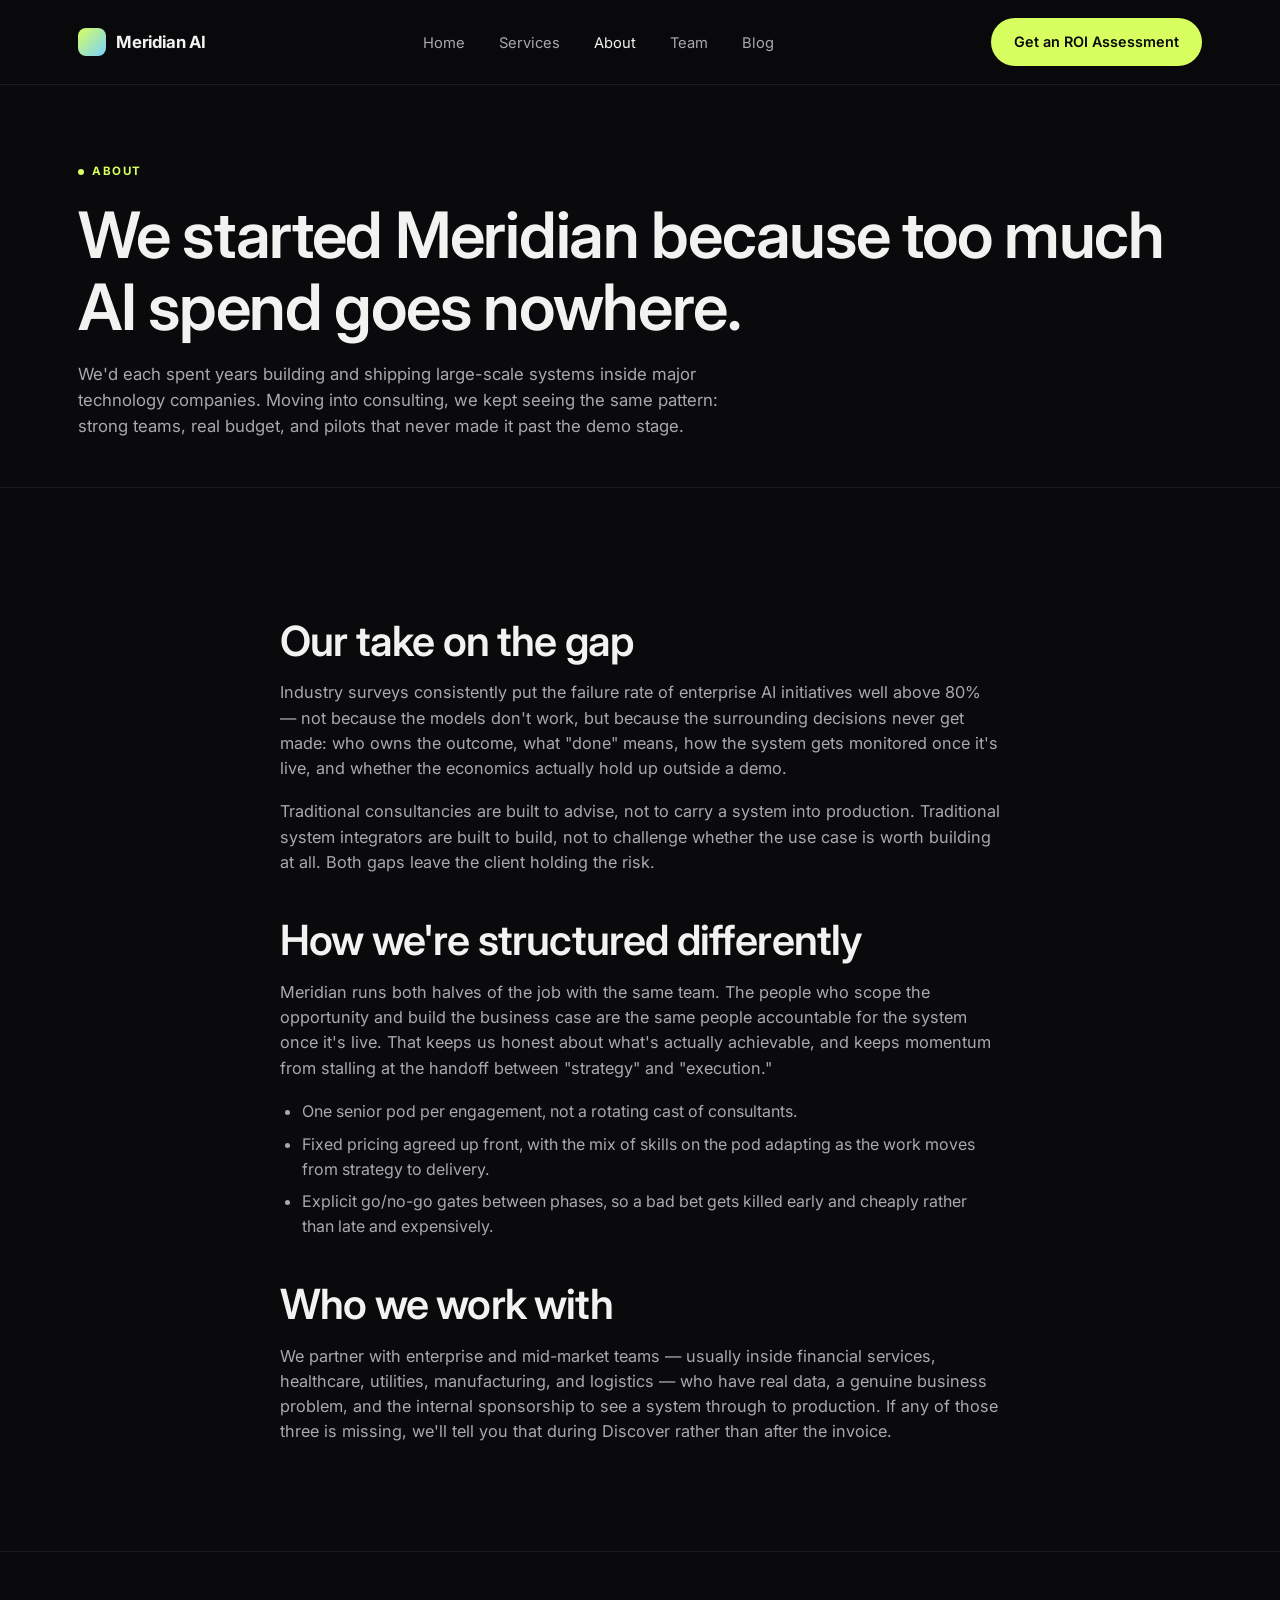
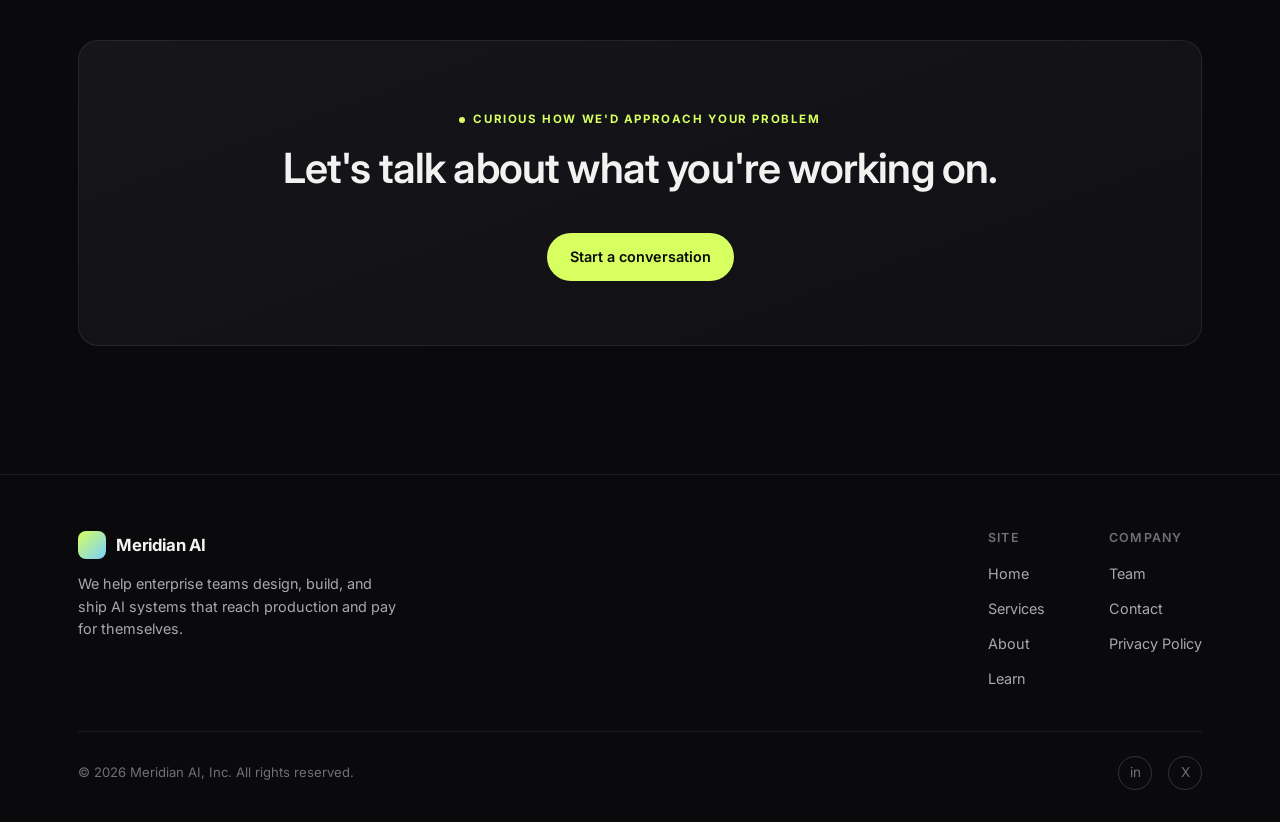
==== about.html @ 9a57796c "Add initial marketing site (placeholder brand) Static multi-page site (home, services, about, team, " ====
<!doctype html>
<html lang="en">
<head>
<meta charset="utf-8" />
<meta name="viewport" content="width=device-width, initial-scale=1" />
<title>About — Meridian AI</title>
<meta name="description" content="Meridian AI is a small team of former operators helping enterprises turn AI investment into measurable outcomes." />
<link rel="icon" href="data:image/svg+xml,<svg xmlns=%22http://www.w3.org/2000/svg%22 viewBox=%220 0 32 32%22><rect width=%2232%22 height=%2232%22 rx=%228%22 fill=%22%230a0a0c%22/><rect x=%228%22 y=%228%22 width=%2216%22 height=%2216%22 rx=%224%22 fill=%22%23d7ff5f%22/></svg>" />
<link rel="preconnect" href="https://fonts.googleapis.com">
<link href="https://fonts.googleapis.com/css2?family=Inter:wght@400;500;600;700&display=swap" rel="stylesheet">
<link rel="stylesheet" href="assets/styles.css" />
</head>
<body>

<header class="site-header">
  <nav class="nav">
    <a href="index.html" class="brand"><span class="mark"></span> Meridian AI</a>
    <ul class="nav-links">
      <li><a href="index.html">Home</a></li>
      <li><a href="services.html">Services</a></li>
      <li><a href="about.html" class="active">About</a></li>
      <li><a href="team.html">Team</a></li>
      <li><a href="blog.html">Blog</a></li>
    </ul>
    <div class="nav-actions">
      <a href="contact.html" class="btn btn-primary">Get an ROI Assessment</a>
      <button class="menu-toggle" aria-label="Toggle menu">☰</button>
    </div>
  </nav>
</header>

<main>
  <section class="page-hero">
    <div class="wrap">
      <div class="eyebrow">About</div>
      <h1>We started Meridian because too much AI spend goes nowhere.</h1>
      <p class="lede">We'd each spent years building and shipping large-scale systems inside major technology companies. Moving into consulting, we kept seeing the same pattern: strong teams, real budget, and pilots that never made it past the demo stage.</p>
    </div>
  </section>

  <section>
    <div class="wrap">
      <article class="prose">
        <h2>Our take on the gap</h2>
        <p>Industry surveys consistently put the failure rate of enterprise AI initiatives well above 80% — not because the models don't work, but because the surrounding decisions never get made: who owns the outcome, what "done" means, how the system gets monitored once it's live, and whether the economics actually hold up outside a demo.</p>
        <p>Traditional consultancies are built to advise, not to carry a system into production. Traditional system integrators are built to build, not to challenge whether the use case is worth building at all. Both gaps leave the client holding the risk.</p>

        <h2>How we're structured differently</h2>
        <p>Meridian runs both halves of the job with the same team. The people who scope the opportunity and build the business case are the same people accountable for the system once it's live. That keeps us honest about what's actually achievable, and keeps momentum from stalling at the handoff between "strategy" and "execution."</p>
        <ul>
          <li>One senior pod per engagement, not a rotating cast of consultants.</li>
          <li>Fixed pricing agreed up front, with the mix of skills on the pod adapting as the work moves from strategy to delivery.</li>
          <li>Explicit go/no-go gates between phases, so a bad bet gets killed early and cheaply rather than late and expensively.</li>
        </ul>

        <h2>Who we work with</h2>
        <p>We partner with enterprise and mid-market teams — usually inside financial services, healthcare, utilities, manufacturing, and logistics — who have real data, a genuine business problem, and the internal sponsorship to see a system through to production. If any of those three is missing, we'll tell you that during Discover rather than after the invoice.</p>
      </article>
    </div>
  </section>

  <hr class="divider" />

  <section>
    <div class="wrap">
      <div class="cta-panel" style="grid-template-columns: 1fr; text-align:center;">
        <div>
          <div class="eyebrow">Curious how we'd approach your problem</div>
          <h2>Let's talk about what you're working on.</h2>
          <a href="contact.html" class="btn btn-primary" style="margin-top: 26px;">Start a conversation</a>
        </div>
      </div>
    </div>
  </section>
</main>

<footer class="site-footer">
  <div class="wrap">
    <div class="footer-top">
      <div class="footer-brand">
        <a href="index.html" class="brand"><span class="mark"></span> Meridian AI</a>
        <p>We help enterprise teams design, build, and ship AI systems that reach production and pay for themselves.</p>
      </div>
      <div class="footer-cols">
        <div class="footer-col">
          <h4>Site</h4>
          <ul>
            <li><a href="index.html">Home</a></li>
            <li><a href="services.html">Services</a></li>
            <li><a href="about.html">About</a></li>
            <li><a href="blog.html">Learn</a></li>
          </ul>
        </div>
        <div class="footer-col">
          <h4>Company</h4>
          <ul>
            <li><a href="team.html">Team</a></li>
            <li><a href="contact.html">Contact</a></li>
            <li><a href="privacy.html">Privacy Policy</a></li>
          </ul>
        </div>
      </div>
    </div>
    <div class="footer-bottom">
      <div>© <span data-year>2026</span> Meridian AI, Inc. All rights reserved.</div>
      <div class="social-row">
        <a href="#" aria-label="LinkedIn">in</a>
        <a href="#" aria-label="X">X</a>
      </div>
    </div>
  </div>
</footer>

<script src="assets/main.js"></script>
</body>
</html>
---- assets/styles.css ----
/* ===========================================================
   Meridian AI — shared stylesheet
   =========================================================== */

:root {
  --bg: #0a0a0c;
  --bg-elevated: #101014;
  --bg-card: #15151a;
  --border: rgba(255, 255, 255, 0.08);
  --border-strong: rgba(255, 255, 255, 0.16);
  --text: #f2f2f0;
  --text-dim: #a8a8ae;
  --text-faint: #6f6f78;
  --accent: #d7ff5f;
  --accent-dim: rgba(215, 255, 95, 0.12);
  --radius: 14px;
  --max-width: 1180px;
  font-synthesis: none;
}

* { box-sizing: border-box; }

html {
  scroll-behavior: smooth;
}

body {
  margin: 0;
  background: var(--bg);
  color: var(--text);
  font-family: "Inter", -apple-system, BlinkMacSystemFont, "Segoe UI", sans-serif;
  font-size: 16px;
  line-height: 1.55;
  -webkit-font-smoothing: antialiased;
}

img { max-width: 100%; display: block; }

a { color: inherit; text-decoration: none; }

.wrap {
  max-width: var(--max-width);
  margin: 0 auto;
  padding: 0 28px;
}

h1, h2, h3, h4 {
  font-family: "Inter", sans-serif;
  font-weight: 600;
  line-height: 1.12;
  letter-spacing: -0.02em;
  margin: 0;
}

h1 { font-size: clamp(2.4rem, 5vw, 4.2rem); }
h2 { font-size: clamp(1.8rem, 3.4vw, 2.6rem); }
h3 { font-size: 1.25rem; }

p { margin: 0; color: var(--text-dim); }

.eyebrow {
  display: inline-flex;
  align-items: center;
  gap: 8px;
  font-size: 0.72rem;
  font-weight: 700;
  letter-spacing: 0.14em;
  text-transform: uppercase;
  color: var(--accent);
  margin-bottom: 16px;
}
.eyebrow::before {
  content: "";
  width: 6px;
  height: 6px;
  border-radius: 50%;
  background: var(--accent);
}

/* -------------------- Header -------------------- */

header.site-header {
  position: sticky;
  top: 0;
  z-index: 50;
  background: rgba(10, 10, 12, 0.82);
  backdrop-filter: blur(14px);
  border-bottom: 1px solid var(--border);
}

.nav {
  display: flex;
  align-items: center;
  justify-content: space-between;
  padding: 18px 28px;
  max-width: var(--max-width);
  margin: 0 auto;
}

.brand {
  display: flex;
  align-items: center;
  gap: 10px;
  font-weight: 700;
  font-size: 1.05rem;
  letter-spacing: -0.01em;
}

.brand .mark {
  width: 28px;
  height: 28px;
  border-radius: 8px;
  background: linear-gradient(135deg, var(--accent), #7ad1ff);
  display: inline-block;
}

.nav-links {
  display: flex;
  align-items: center;
  gap: 34px;
  list-style: none;
  margin: 0;
  padding: 0;
}

.nav-links a {
  font-size: 0.92rem;
  color: var(--text-dim);
  transition: color 0.15s ease;
}

.nav-links a:hover,
.nav-links a.active {
  color: var(--text);
}

.nav-actions { display: flex; align-items: center; gap: 18px; }

.btn {
  display: inline-flex;
  align-items: center;
  justify-content: center;
  gap: 8px;
  padding: 12px 22px;
  border-radius: 999px;
  font-size: 0.9rem;
  font-weight: 600;
  cursor: pointer;
  border: 1px solid transparent;
  transition: transform 0.15s ease, background 0.15s ease, border-color 0.15s ease;
  white-space: nowrap;
}

.btn-primary {
  background: var(--accent);
  color: #0a0a0c;
}
.btn-primary:hover { transform: translateY(-1px); }

.btn-ghost {
  background: transparent;
  border-color: var(--border-strong);
  color: var(--text);
}
.btn-ghost:hover { border-color: var(--accent); }

.menu-toggle {
  display: none;
  background: none;
  border: none;
  color: var(--text);
  font-size: 1.4rem;
  cursor: pointer;
}

/* -------------------- Hero -------------------- */

.hero {
  padding: 96px 0 64px;
  text-align: center;
  position: relative;
  overflow: hidden;
}

.hero::before {
  content: "";
  position: absolute;
  inset: -20% -10% auto -10%;
  height: 480px;
  background: radial-gradient(ellipse at center, rgba(215,255,95,0.14), transparent 65%);
  pointer-events: none;
  z-index: -1;
}

.hero h1 { max-width: 880px; margin: 0 auto; }
.hero .lede {
  max-width: 620px;
  margin: 24px auto 0;
  font-size: 1.12rem;
  color: var(--text-dim);
}

.hero-actions {
  display: flex;
  gap: 14px;
  justify-content: center;
  margin-top: 36px;
  flex-wrap: wrap;
}

.trust-strip {
  margin-top: 72px;
  padding-top: 32px;
  border-top: 1px solid var(--border);
}
.trust-strip .label {
  font-size: 0.78rem;
  text-transform: uppercase;
  letter-spacing: 0.12em;
  color: var(--text-faint);
  margin-bottom: 22px;
}
.logo-row {
  display: flex;
  flex-wrap: wrap;
  justify-content: center;
  gap: 42px;
  align-items: center;
  opacity: 0.55;
}
.logo-row span {
  font-weight: 700;
  font-size: 1.05rem;
  letter-spacing: -0.01em;
  color: var(--text-faint);
}

/* -------------------- Sections -------------------- */

section { padding: 88px 0; }
section.tight { padding: 56px 0; }
.section-header { max-width: 680px; margin-bottom: 48px; }
.section-header.center { margin-left: auto; margin-right: auto; text-align: center; }
.section-header p { margin-top: 16px; font-size: 1.04rem; }

.divider { height: 1px; background: var(--border); border: none; margin: 0; }

/* Stat / gap section */
.stat-block {
  display: grid;
  grid-template-columns: 0.9fr 1.1fr;
  gap: 56px;
  align-items: center;
}
.stat-figure {
  font-size: clamp(4rem, 11vw, 7.5rem);
  font-weight: 700;
  letter-spacing: -0.03em;
  color: var(--accent);
  line-height: 1;
}
.stat-figure + p {
  margin-top: 14px;
  font-size: 1.05rem;
  color: var(--text-dim);
}
.stat-copy h2 { margin-bottom: 18px; }
.stat-copy p + p { margin-top: 14px; }

/* Card grid */
.grid {
  display: grid;
  gap: 22px;
}
.grid-2 { grid-template-columns: repeat(2, 1fr); }
.grid-3 { grid-template-columns: repeat(3, 1fr); }
.grid-4 { grid-template-columns: repeat(4, 1fr); }

.card {
  background: var(--bg-card);
  border: 1px solid var(--border);
  border-radius: var(--radius);
  padding: 30px;
  transition: border-color 0.2s ease, transform 0.2s ease;
}
.card:hover { border-color: var(--border-strong); }

.card .num {
  font-size: 0.85rem;
  font-weight: 700;
  color: var(--accent);
  margin-bottom: 18px;
}
.card h3 { margin-bottom: 12px; }
.card p { font-size: 0.95rem; }

.icon-tile {
  width: 44px;
  height: 44px;
  border-radius: 10px;
  background: var(--accent-dim);
  display: flex;
  align-items: center;
  justify-content: center;
  margin-bottom: 18px;
  font-size: 1.3rem;
}

/* Process / phases */
.phase-grid {
  display: grid;
  grid-template-columns: repeat(3, 1fr);
  gap: 24px;
}
.phase-card {
  border: 1px solid var(--border);
  border-radius: var(--radius);
  padding: 32px 28px;
  background: var(--bg-elevated);
  position: relative;
}
.phase-card .phase-index {
  font-size: 0.78rem;
  letter-spacing: 0.1em;
  text-transform: uppercase;
  color: var(--text-faint);
  margin-bottom: 14px;
}
.phase-card h3 { margin-bottom: 12px; }
.phase-card p { font-size: 0.94rem; }

/* Pricing / pod table */
.pod-table {
  border: 1px solid var(--border);
  border-radius: var(--radius);
  overflow: hidden;
  background: var(--bg-elevated);
}
.pod-row {
  display: grid;
  grid-template-columns: 1.1fr 1fr 1fr 1fr;
  border-bottom: 1px solid var(--border);
}
.pod-row:last-child { border-bottom: none; }
.pod-row > div {
  padding: 22px 24px;
  font-size: 0.92rem;
  color: var(--text-dim);
}
.pod-row.head > div {
  font-size: 0.75rem;
  text-transform: uppercase;
  letter-spacing: 0.08em;
  color: var(--text-faint);
  background: rgba(255,255,255,0.02);
}
.pod-row > div:first-child {
  color: var(--text);
  font-weight: 600;
}
.pill {
  display: inline-block;
  font-size: 0.78rem;
  padding: 4px 10px;
  border-radius: 999px;
  background: var(--accent-dim);
  color: var(--accent);
  margin: 2px 4px 2px 0;
}

/* Why us */
.feature-row {
  display: grid;
  grid-template-columns: repeat(3, 1fr);
  gap: 28px;
}
.feature-row .feature h3 { margin-bottom: 10px; }
.feature-row .feature p { font-size: 0.95rem; }

/* CTA */
.cta-panel {
  border-radius: 20px;
  background: linear-gradient(160deg, var(--bg-card), var(--bg-elevated));
  border: 1px solid var(--border);
  padding: 64px;
  display: grid;
  grid-template-columns: 1fr 1fr;
  gap: 48px;
  align-items: start;
}
.cta-panel h2 { margin-bottom: 16px; }

.form-field { margin-bottom: 16px; }
.form-field label {
  display: block;
  font-size: 0.82rem;
  color: var(--text-faint);
  margin-bottom: 8px;
}
.form-field input,
.form-field textarea {
  width: 100%;
  padding: 13px 16px;
  border-radius: 10px;
  border: 1px solid var(--border-strong);
  background: var(--bg);
  color: var(--text);
  font-family: inherit;
  font-size: 0.95rem;
  resize: vertical;
}
.form-field textarea { min-height: 110px; }
.form-field input:focus,
.form-field textarea:focus {
  outline: none;
  border-color: var(--accent);
}
.form-note {
  font-size: 0.8rem;
  color: var(--text-faint);
  margin-top: 10px;
}

/* -------------------- Page header (interior pages) -------------------- */
.page-hero {
  padding: 72px 0 48px;
  border-bottom: 1px solid var(--border);
}
.page-hero .eyebrow { margin-bottom: 18px; }
.page-hero p.lede { max-width: 640px; margin-top: 18px; font-size: 1.05rem; }

/* Team */
.team-grid {
  display: grid;
  grid-template-columns: repeat(4, 1fr);
  gap: 22px;
}
.team-card {
  border: 1px solid var(--border);
  border-radius: var(--radius);
  overflow: hidden;
  background: var(--bg-card);
}
.team-photo {
  aspect-ratio: 1 / 1;
  background: linear-gradient(135deg, #1c1c22, #26262e);
  display: flex;
  align-items: center;
  justify-content: center;
  font-size: 2.6rem;
  font-weight: 700;
  color: var(--text-faint);
}
.team-info { padding: 20px; }
.team-info h3 { font-size: 1.05rem; margin-bottom: 4px; }
.team-info .role { font-size: 0.85rem; color: var(--accent); margin-bottom: 10px; }
.team-info p.bio { font-size: 0.88rem; color: var(--text-dim); }

/* Blog */
.post-grid {
  display: grid;
  grid-template-columns: repeat(3, 1fr);
  gap: 24px;
}
.post-card {
  border: 1px solid var(--border);
  border-radius: var(--radius);
  background: var(--bg-card);
  overflow: hidden;
  display: flex;
  flex-direction: column;
}
.post-thumb {
  aspect-ratio: 16/9;
  background: linear-gradient(135deg, #17171c, #21212a);
  position: relative;
}
.post-body { padding: 24px; display: flex; flex-direction: column; gap: 10px; flex: 1; }
.post-tag {
  font-size: 0.72rem;
  text-transform: uppercase;
  letter-spacing: 0.08em;
  color: var(--accent);
  font-weight: 700;
}
.post-body h3 { font-size: 1.1rem; }
.post-meta { font-size: 0.8rem; color: var(--text-faint); margin-top: auto; }

article.prose {
  max-width: 720px;
  margin: 0 auto;
}
article.prose h2 { margin-top: 42px; margin-bottom: 16px; }
article.prose p { margin-bottom: 18px; font-size: 1.02rem; color: var(--text-dim); }
article.prose ul { color: var(--text-dim); padding-left: 22px; margin-bottom: 18px; }
article.prose li { margin-bottom: 8px; }

/* -------------------- Footer -------------------- */

footer.site-footer {
  border-top: 1px solid var(--border);
  padding: 56px 0 32px;
  margin-top: 40px;
}
.footer-top {
  display: flex;
  justify-content: space-between;
  gap: 40px;
  flex-wrap: wrap;
  margin-bottom: 40px;
}
.footer-brand p {
  max-width: 320px;
  margin-top: 14px;
  font-size: 0.9rem;
}
.footer-cols {
  display: flex;
  gap: 64px;
  flex-wrap: wrap;
}
.footer-col h4 {
  font-size: 0.78rem;
  text-transform: uppercase;
  letter-spacing: 0.1em;
  color: var(--text-faint);
  margin-bottom: 16px;
}
.footer-col ul { list-style: none; margin: 0; padding: 0; display: flex; flex-direction: column; gap: 10px; }
.footer-col a { font-size: 0.9rem; color: var(--text-dim); }
.footer-col a:hover { color: var(--text); }
.footer-bottom {
  display: flex;
  justify-content: space-between;
  align-items: center;
  flex-wrap: wrap;
  gap: 16px;
  padding-top: 24px;
  border-top: 1px solid var(--border);
  font-size: 0.82rem;
  color: var(--text-faint);
}
.social-row { display: flex; gap: 16px; }
.social-row a {
  width: 34px; height: 34px;
  border: 1px solid var(--border-strong);
  border-radius: 999px;
  display: flex; align-items: center; justify-content: center;
  font-size: 0.85rem;
}

/* -------------------- Responsive -------------------- */

@media (max-width: 960px) {
  .nav-links { display: none; }
  .menu-toggle { display: block; }
  .stat-block { grid-template-columns: 1fr; }
  .phase-grid { grid-template-columns: 1fr; }
  .grid-3, .grid-4, .team-grid, .post-grid { grid-template-columns: repeat(2, 1fr); }
  .feature-row { grid-template-columns: 1fr; }
  .cta-panel { grid-template-columns: 1fr; padding: 40px 28px; }
  .pod-row { grid-template-columns: 1fr; }
}

@media (max-width: 620px) {
  .grid-2, .grid-3, .grid-4, .team-grid, .post-grid { grid-template-columns: 1fr; }
  .hero { padding: 64px 0 40px; }
  section { padding: 56px 0; }
}
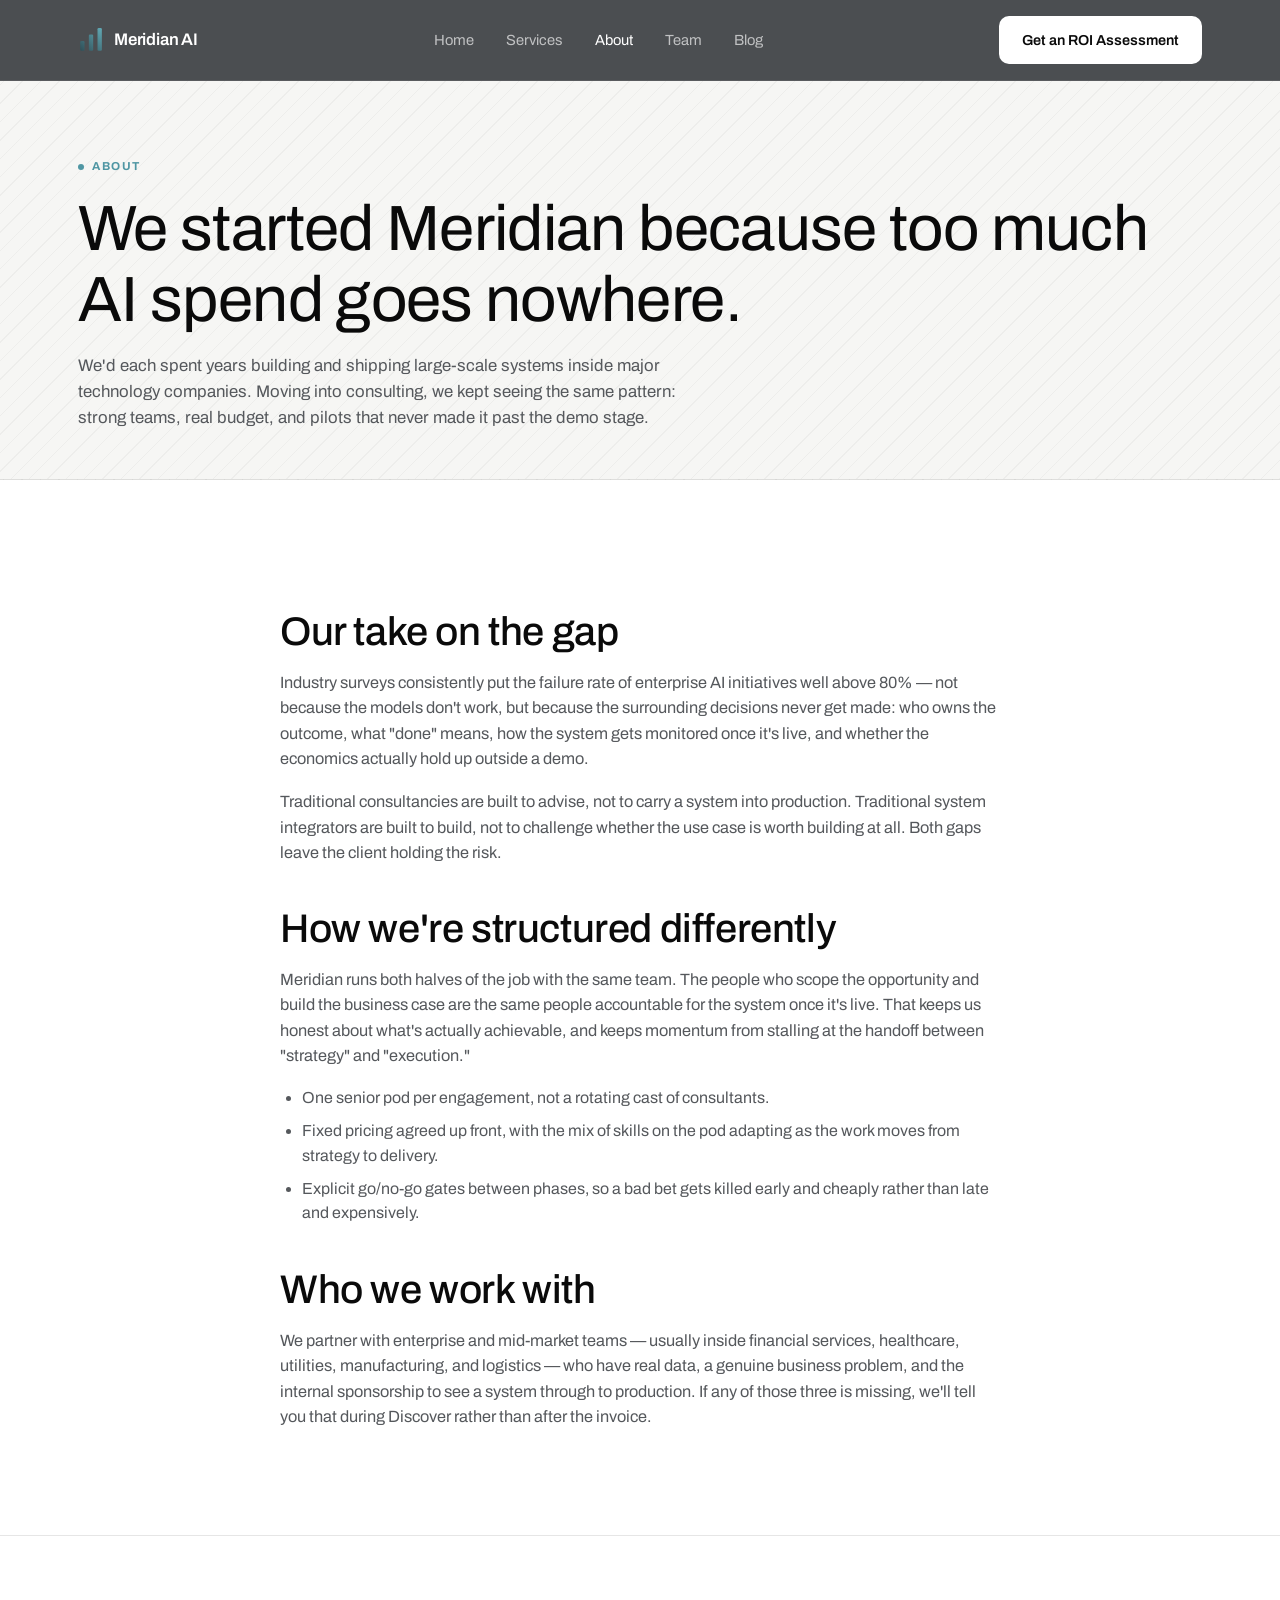
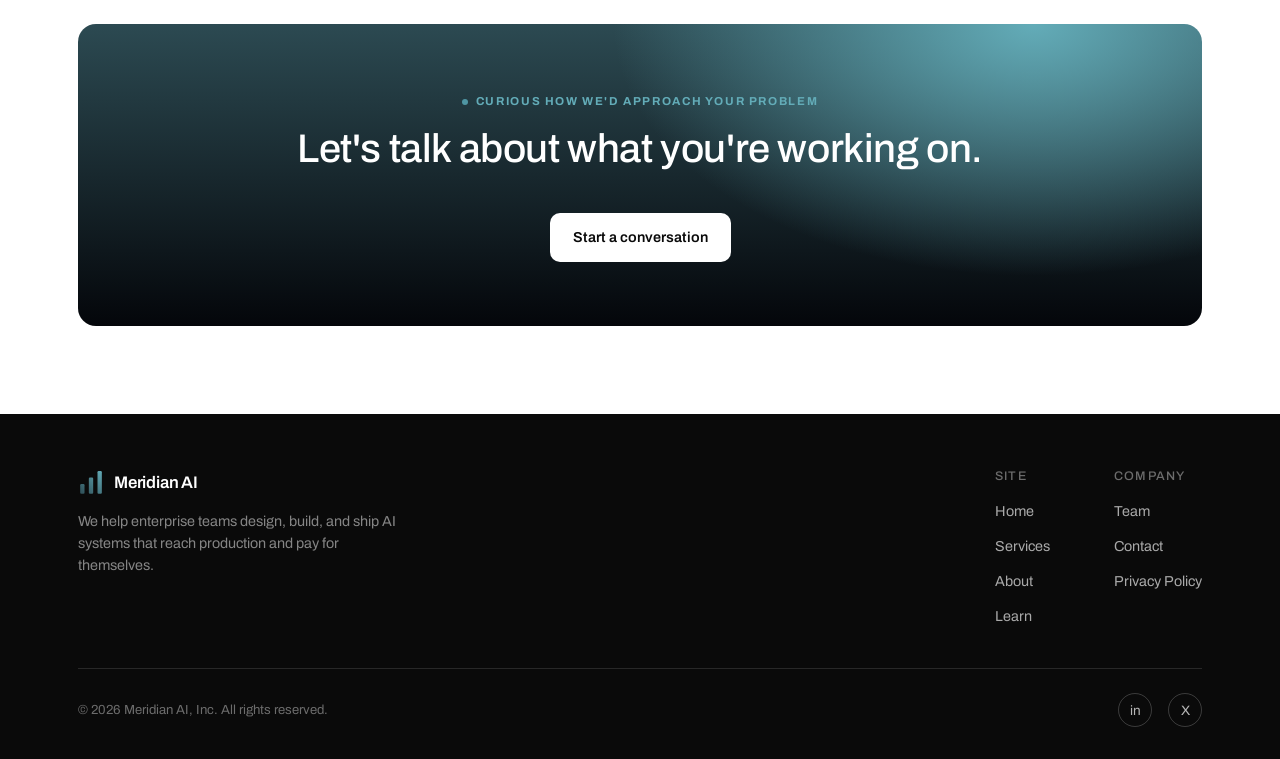
==== commit 86b821ec: "Match site's real color palette, typography, and visual style Switch to Archivo (the actual typeface" ====
--- a/about.html
+++ b/about.html
@@ -5,16 +5,16 @@
 <meta name="viewport" content="width=device-width, initial-scale=1" />
 <title>About — Meridian AI</title>
 <meta name="description" content="Meridian AI is a small team of former operators helping enterprises turn AI investment into measurable outcomes." />
-<link rel="icon" href="data:image/svg+xml,<svg xmlns=%22http://www.w3.org/2000/svg%22 viewBox=%220 0 32 32%22><rect width=%2232%22 height=%2232%22 rx=%228%22 fill=%22%230a0a0c%22/><rect x=%228%22 y=%228%22 width=%2216%22 height=%2216%22 rx=%224%22 fill=%22%23d7ff5f%22/></svg>" />
+<link rel="icon" href="data:image/svg+xml,<svg xmlns=%22http://www.w3.org/2000/svg%22 viewBox=%220 0 32 32%22><rect width=%2232%22 height=%2232%22 rx=%228%22 fill=%22%2304060a%22/><rect x=%227%22 y=%2216%22 width=%225%22 height=%2211%22 rx=%221%22 fill=%22%2363acb8%22/><rect x=%2214%22 y=%2210%22 width=%225%22 height=%2217%22 rx=%221%22 fill=%22%2363acb8%22/><rect x=%2221%22 y=%224%22 width=%225%22 height=%2223%22 rx=%221%22 fill=%22%2363acb8%22/></svg>" />
 <link rel="preconnect" href="https://fonts.googleapis.com">
-<link href="https://fonts.googleapis.com/css2?family=Inter:wght@400;500;600;700&display=swap" rel="stylesheet">
+<link href="https://fonts.googleapis.com/css2?family=Archivo:wght@400;500;600;700&display=swap" rel="stylesheet">
 <link rel="stylesheet" href="assets/styles.css" />
 </head>
 <body>
 
 <header class="site-header">
   <nav class="nav">
-    <a href="index.html" class="brand"><span class="mark"></span> Meridian AI</a>
+    <a href="index.html" class="brand"><span class="mark"><svg viewBox="0 0 24 24" xmlns="http://www.w3.org/2000/svg" aria-hidden="true"><rect x="2" y="13" width="4" height="9" rx="1" fill="url(#mgrad)"/><rect x="10" y="7" width="4" height="15" rx="1" fill="url(#mgrad)"/><rect x="18" y="1" width="4" height="21" rx="1" fill="url(#mgrad)"/><defs><linearGradient id="mgrad" x1="0" y1="22" x2="22" y2="0" gradientUnits="userSpaceOnUse"><stop stop-color="#2c4a52"/><stop offset="1" stop-color="#63acb8"/></linearGradient></defs></svg></span> Meridian AI</a>
     <ul class="nav-links">
       <li><a href="index.html">Home</a></li>
       <li><a href="services.html">Services</a></li>
@@ -30,7 +30,7 @@
 </header>
 
 <main>
-  <section class="page-hero">
+  <section class="page-hero section-striped">
     <div class="wrap">
       <div class="eyebrow">About</div>
       <h1>We started Meridian because too much AI spend goes nowhere.</h1>
@@ -63,7 +63,7 @@
 
   <section>
     <div class="wrap">
-      <div class="cta-panel" style="grid-template-columns: 1fr; text-align:center;">
+      <div class="cta-panel on-dark" style="grid-template-columns: 1fr; text-align:center;">
         <div>
           <div class="eyebrow">Curious how we'd approach your problem</div>
           <h2>Let's talk about what you're working on.</h2>
@@ -78,7 +78,7 @@
   <div class="wrap">
     <div class="footer-top">
       <div class="footer-brand">
-        <a href="index.html" class="brand"><span class="mark"></span> Meridian AI</a>
+        <a href="index.html" class="brand"><span class="mark"><svg viewBox="0 0 24 24" xmlns="http://www.w3.org/2000/svg" aria-hidden="true"><rect x="2" y="13" width="4" height="9" rx="1" fill="url(#mgrad)"/><rect x="10" y="7" width="4" height="15" rx="1" fill="url(#mgrad)"/><rect x="18" y="1" width="4" height="21" rx="1" fill="url(#mgrad)"/><defs><linearGradient id="mgrad" x1="0" y1="22" x2="22" y2="0" gradientUnits="userSpaceOnUse"><stop stop-color="#2c4a52"/><stop offset="1" stop-color="#63acb8"/></linearGradient></defs></svg></span> Meridian AI</a>
         <p>We help enterprise teams design, build, and ship AI systems that reach production and pay for themselves.</p>
       </div>
       <div class="footer-cols">
--- a/assets/styles.css
+++ b/assets/styles.css
@@ -1,41 +1,52 @@
 /* ===========================================================
    Meridian AI — shared stylesheet
+   Palette/typography tuned to match a modern AI-consultancy look:
+   dark teal-to-black gradient hero, light striped sections,
+   Archivo (Google Fonts, open license) as the display/body face.
+   All imagery, texture assets and the logo mark are original —
+   no third-party creative assets are reproduced here.
    =========================================================== */
 
 :root {
-  --bg: #0a0a0c;
-  --bg-elevated: #101014;
-  --bg-card: #15151a;
-  --border: rgba(255, 255, 255, 0.08);
-  --border-strong: rgba(255, 255, 255, 0.16);
-  --text: #f2f2f0;
-  --text-dim: #a8a8ae;
-  --text-faint: #6f6f78;
-  --accent: #d7ff5f;
-  --accent-dim: rgba(215, 255, 95, 0.12);
-  --radius: 14px;
+  --ink: #0a0a0a;
+  --ink-dim: #55585c;
+  --ink-faint: #8b8e92;
+  --paper: #ffffff;
+  --paper-soft: #f6f6f4;
+  --line: rgba(10, 10, 10, 0.1);
+  --line-strong: rgba(10, 10, 10, 0.18);
+
+  --hero-from: #63acb8;
+  --hero-via: #2c4a52;
+  --hero-to: #04060a;
+  --on-hero: #ffffff;
+  --on-hero-dim: rgba(255, 255, 255, 0.62);
+  --on-hero-line: rgba(255, 255, 255, 0.16);
+
+  --accent: #4f96a3;
+  --accent-soft: rgba(79, 150, 163, 0.12);
+
+  --radius: 10px;
+  --radius-lg: 18px;
   --max-width: 1180px;
   font-synthesis: none;
 }
 
 * { box-sizing: border-box; }
 
-html {
-  scroll-behavior: smooth;
-}
+html { scroll-behavior: smooth; }
 
 body {
   margin: 0;
-  background: var(--bg);
-  color: var(--text);
-  font-family: "Inter", -apple-system, BlinkMacSystemFont, "Segoe UI", sans-serif;
+  background: var(--paper);
+  color: var(--ink);
+  font-family: "Archivo", -apple-system, BlinkMacSystemFont, "Segoe UI", sans-serif;
   font-size: 16px;
   line-height: 1.55;
   -webkit-font-smoothing: antialiased;
 }
 
 img { max-width: 100%; display: block; }
-
 a { color: inherit; text-decoration: none; }
 
 .wrap {
@@ -45,18 +56,18 @@
 }
 
 h1, h2, h3, h4 {
-  font-family: "Inter", sans-serif;
-  font-weight: 600;
-  line-height: 1.12;
-  letter-spacing: -0.02em;
+  font-family: "Archivo", sans-serif;
+  font-weight: 500;
+  line-height: 1.1;
+  letter-spacing: -0.01em;
   margin: 0;
 }
 
-h1 { font-size: clamp(2.4rem, 5vw, 4.2rem); }
-h2 { font-size: clamp(1.8rem, 3.4vw, 2.6rem); }
-h3 { font-size: 1.25rem; }
-
-p { margin: 0; color: var(--text-dim); }
+h1 { font-size: clamp(2.4rem, 5vw, 4.4rem); font-weight: 400; }
+h2 { font-size: clamp(1.8rem, 3.4vw, 2.5rem); }
+h3 { font-size: 1.2rem; font-weight: 600; }
+
+p { margin: 0; color: var(--ink-dim); }
 
 .eyebrow {
   display: inline-flex;
@@ -76,6 +87,11 @@
   border-radius: 50%;
   background: var(--accent);
 }
+.on-hero .eyebrow,
+.hero .eyebrow,
+.cta-panel.on-dark .eyebrow {
+  color: var(--hero-from);
+}
 
 /* -------------------- Header -------------------- */
 
@@ -83,16 +99,16 @@
   position: sticky;
   top: 0;
   z-index: 50;
-  background: rgba(10, 10, 12, 0.82);
+  background: rgba(6, 10, 14, 0.72);
   backdrop-filter: blur(14px);
-  border-bottom: 1px solid var(--border);
+  border-bottom: 1px solid rgba(255, 255, 255, 0.08);
 }
 
 .nav {
   display: flex;
   align-items: center;
   justify-content: space-between;
-  padding: 18px 28px;
+  padding: 16px 28px;
   max-width: var(--max-width);
   margin: 0 auto;
 }
@@ -101,23 +117,24 @@
   display: flex;
   align-items: center;
   gap: 10px;
-  font-weight: 700;
+  font-weight: 600;
   font-size: 1.05rem;
   letter-spacing: -0.01em;
-}
-
+  color: #fff;
+}
+
+/* Original abstract mark — three joined nodes, drawn from scratch */
 .brand .mark {
-  width: 28px;
-  height: 28px;
-  border-radius: 8px;
-  background: linear-gradient(135deg, var(--accent), #7ad1ff);
-  display: inline-block;
-}
+  width: 26px;
+  height: 26px;
+  flex: none;
+}
+.brand .mark svg { width: 100%; height: 100%; display: block; }
 
 .nav-links {
   display: flex;
   align-items: center;
-  gap: 34px;
+  gap: 32px;
   list-style: none;
   margin: 0;
   padding: 0;
@@ -125,14 +142,11 @@
 
 .nav-links a {
   font-size: 0.92rem;
-  color: var(--text-dim);
+  color: rgba(255, 255, 255, 0.65);
   transition: color 0.15s ease;
 }
-
 .nav-links a:hover,
-.nav-links a.active {
-  color: var(--text);
-}
+.nav-links a.active { color: #fff; }
 
 .nav-actions { display: flex; align-items: center; gap: 18px; }
 
@@ -142,33 +156,54 @@
   justify-content: center;
   gap: 8px;
   padding: 12px 22px;
-  border-radius: 999px;
+  border-radius: var(--radius);
   font-size: 0.9rem;
   font-weight: 600;
   cursor: pointer;
   border: 1px solid transparent;
-  transition: transform 0.15s ease, background 0.15s ease, border-color 0.15s ease;
+  transition: transform 0.15s ease, background 0.15s ease, border-color 0.15s ease, opacity 0.15s ease;
   white-space: nowrap;
-}
-
+  font-family: "Archivo", sans-serif;
+}
+.btn:hover { transform: translateY(-1px); }
+
+/* Default (light-section) buttons: solid dark / outline dark */
 .btn-primary {
-  background: var(--accent);
-  color: #0a0a0c;
-}
-.btn-primary:hover { transform: translateY(-1px); }
+  background: var(--ink);
+  color: #fff;
+}
+.btn-primary:hover { opacity: 0.88; }
 
 .btn-ghost {
   background: transparent;
-  border-color: var(--border-strong);
-  color: var(--text);
-}
-.btn-ghost:hover { border-color: var(--accent); }
+  border-color: var(--line-strong);
+  color: var(--ink);
+}
+.btn-ghost:hover { border-color: var(--ink); }
+
+/* On dark surfaces (header, hero, dark CTA): invert */
+header .btn-primary,
+.hero .btn-primary,
+.cta-panel.on-dark .btn-primary {
+  background: #fff;
+  color: var(--ink);
+}
+header .btn-ghost,
+.hero .btn-ghost,
+.cta-panel.on-dark .btn-ghost {
+  background: rgba(255, 255, 255, 0.06);
+  border-color: rgba(255, 255, 255, 0.28);
+  color: #fff;
+}
+header .btn-ghost:hover,
+.hero .btn-ghost:hover,
+.cta-panel.on-dark .btn-ghost:hover { border-color: #fff; }
 
 .menu-toggle {
   display: none;
   background: none;
   border: none;
-  color: var(--text);
+  color: #fff;
   font-size: 1.4rem;
   cursor: pointer;
 }
@@ -176,28 +211,38 @@
 /* -------------------- Hero -------------------- */
 
 .hero {
-  padding: 96px 0 64px;
+  position: relative;
+  padding: 120px 0 88px;
   text-align: center;
-  position: relative;
   overflow: hidden;
-}
-
+  color: var(--on-hero);
+  background:
+    radial-gradient(ellipse 900px 520px at 18% 8%, var(--hero-from) 0%, transparent 60%),
+    linear-gradient(180deg, var(--hero-via) 0%, var(--hero-to) 55%, #000 100%);
+}
+
+/* Subtle dot-grain texture, drawn purely in CSS (no image asset) */
 .hero::before {
   content: "";
   position: absolute;
-  inset: -20% -10% auto -10%;
-  height: 480px;
-  background: radial-gradient(ellipse at center, rgba(215,255,95,0.14), transparent 65%);
+  inset: 0;
+  background-image: radial-gradient(rgba(255,255,255,0.16) 1px, transparent 1.4px);
+  background-size: 22px 22px;
+  background-position: -6px -6px;
+  mask-image: linear-gradient(180deg, rgba(0,0,0,0.9), rgba(0,0,0,0.15) 70%, transparent 100%);
+  opacity: 0.5;
   pointer-events: none;
-  z-index: -1;
-}
-
-.hero h1 { max-width: 880px; margin: 0 auto; }
+}
+
+.hero .wrap { position: relative; z-index: 1; }
+
+.hero h1 { max-width: 900px; margin: 0 auto; color: #fff; }
+.hero h1 .dim { color: rgba(255,255,255,0.38); }
 .hero .lede {
   max-width: 620px;
-  margin: 24px auto 0;
+  margin: 26px auto 0;
   font-size: 1.12rem;
-  color: var(--text-dim);
+  color: var(--on-hero-dim);
 }
 
 .hero-actions {
@@ -209,15 +254,15 @@
 }
 
 .trust-strip {
-  margin-top: 72px;
-  padding-top: 32px;
-  border-top: 1px solid var(--border);
+  margin-top: 76px;
+  padding-top: 30px;
+  border-top: 1px solid var(--on-hero-line);
 }
 .trust-strip .label {
-  font-size: 0.78rem;
+  font-size: 0.76rem;
   text-transform: uppercase;
   letter-spacing: 0.12em;
-  color: var(--text-faint);
+  color: rgba(255,255,255,0.4);
   margin-bottom: 22px;
 }
 .logo-row {
@@ -226,24 +271,35 @@
   justify-content: center;
   gap: 42px;
   align-items: center;
-  opacity: 0.55;
 }
 .logo-row span {
   font-weight: 700;
-  font-size: 1.05rem;
+  font-size: 1.02rem;
   letter-spacing: -0.01em;
-  color: var(--text-faint);
+  color: rgba(255,255,255,0.45);
 }
 
 /* -------------------- Sections -------------------- */
 
-section { padding: 88px 0; }
+section { padding: 88px 0; position: relative; }
 section.tight { padding: 56px 0; }
 .section-header { max-width: 680px; margin-bottom: 48px; }
 .section-header.center { margin-left: auto; margin-right: auto; text-align: center; }
 .section-header p { margin-top: 16px; font-size: 1.04rem; }
 
-.divider { height: 1px; background: var(--border); border: none; margin: 0; }
+.divider { height: 1px; background: var(--line); border: none; margin: 0; }
+
+/* Striped texture for light sections — original CSS pattern, not a copied asset */
+.section-striped {
+  background-image: repeating-linear-gradient(
+    -45deg,
+    rgba(10,10,10,0.035) 0px,
+    rgba(10,10,10,0.035) 1px,
+    transparent 1px,
+    transparent 13px
+  );
+  background-color: var(--paper-soft);
+}
 
 /* Stat / gap section */
 .stat-block {
@@ -253,37 +309,35 @@
   align-items: center;
 }
 .stat-figure {
-  font-size: clamp(4rem, 11vw, 7.5rem);
+  font-size: clamp(4.5rem, 12vw, 8rem);
   font-weight: 700;
   letter-spacing: -0.03em;
-  color: var(--accent);
   line-height: 1;
+  color: transparent;
+  -webkit-text-stroke: 1.5px rgba(10,10,10,0.55);
 }
 .stat-figure + p {
   margin-top: 14px;
   font-size: 1.05rem;
-  color: var(--text-dim);
+  color: var(--ink-dim);
 }
 .stat-copy h2 { margin-bottom: 18px; }
 .stat-copy p + p { margin-top: 14px; }
 
 /* Card grid */
-.grid {
-  display: grid;
-  gap: 22px;
-}
+.grid { display: grid; gap: 22px; }
 .grid-2 { grid-template-columns: repeat(2, 1fr); }
 .grid-3 { grid-template-columns: repeat(3, 1fr); }
 .grid-4 { grid-template-columns: repeat(4, 1fr); }
 
 .card {
-  background: var(--bg-card);
-  border: 1px solid var(--border);
-  border-radius: var(--radius);
+  background: var(--paper);
+  border: 1px solid var(--line);
+  border-radius: var(--radius-lg);
   padding: 30px;
   transition: border-color 0.2s ease, transform 0.2s ease;
 }
-.card:hover { border-color: var(--border-strong); }
+.card:hover { border-color: var(--line-strong); }
 
 .card .num {
   font-size: 0.85rem;
@@ -298,12 +352,13 @@
   width: 44px;
   height: 44px;
   border-radius: 10px;
-  background: var(--accent-dim);
+  background: var(--accent-soft);
   display: flex;
   align-items: center;
   justify-content: center;
   margin-bottom: 18px;
   font-size: 1.3rem;
+  color: var(--accent);
 }
 
 /* Process / phases */
@@ -313,17 +368,17 @@
   gap: 24px;
 }
 .phase-card {
-  border: 1px solid var(--border);
-  border-radius: var(--radius);
+  border: 1px solid var(--line);
+  border-radius: var(--radius-lg);
   padding: 32px 28px;
-  background: var(--bg-elevated);
+  background: var(--paper);
   position: relative;
 }
 .phase-card .phase-index {
   font-size: 0.78rem;
   letter-spacing: 0.1em;
   text-transform: uppercase;
-  color: var(--text-faint);
+  color: var(--ink-faint);
   margin-bottom: 14px;
 }
 .phase-card h3 { margin-bottom: 12px; }
@@ -331,204 +386,171 @@
 
 /* Pricing / pod table */
 .pod-table {
-  border: 1px solid var(--border);
-  border-radius: var(--radius);
+  border: 1px solid var(--line);
+  border-radius: var(--radius-lg);
   overflow: hidden;
-  background: var(--bg-elevated);
+  background: var(--paper);
 }
 .pod-row {
   display: grid;
   grid-template-columns: 1.1fr 1fr 1fr 1fr;
-  border-bottom: 1px solid var(--border);
+  border-bottom: 1px solid var(--line);
 }
 .pod-row:last-child { border-bottom: none; }
 .pod-row > div {
   padding: 22px 24px;
   font-size: 0.92rem;
-  color: var(--text-dim);
+  color: var(--ink-dim);
 }
 .pod-row.head > div {
   font-size: 0.75rem;
   text-transform: uppercase;
   letter-spacing: 0.08em;
-  color: var(--text-faint);
-  background: rgba(255,255,255,0.02);
-}
-.pod-row > div:first-child {
-  color: var(--text);
-  font-weight: 600;
-}
+  color: var(--ink-faint);
+  background: rgba(10,10,10,0.02);
+}
+.pod-row > div:first-child { color: var(--ink); font-weight: 600; }
 .pill {
   display: inline-block;
   font-size: 0.78rem;
   padding: 4px 10px;
   border-radius: 999px;
-  background: var(--accent-dim);
+  background: var(--accent-soft);
   color: var(--accent);
   margin: 2px 4px 2px 0;
 }
 
 /* Why us */
-.feature-row {
-  display: grid;
-  grid-template-columns: repeat(3, 1fr);
-  gap: 28px;
-}
+.feature-row { display: grid; grid-template-columns: repeat(3, 1fr); gap: 28px; }
 .feature-row .feature h3 { margin-bottom: 10px; }
 .feature-row .feature p { font-size: 0.95rem; }
 
 /* CTA */
 .cta-panel {
-  border-radius: 20px;
-  background: linear-gradient(160deg, var(--bg-card), var(--bg-elevated));
-  border: 1px solid var(--border);
+  border-radius: var(--radius-lg);
+  border: 1px solid var(--line);
+  background: var(--paper);
   padding: 64px;
   display: grid;
   grid-template-columns: 1fr 1fr;
   gap: 48px;
   align-items: start;
 }
+.cta-panel.on-dark {
+  border: none;
+  color: var(--on-hero);
+  background:
+    radial-gradient(ellipse 700px 420px at 85% 0%, var(--hero-from) 0%, transparent 60%),
+    linear-gradient(180deg, var(--hero-via) 0%, var(--hero-to) 100%);
+}
+.cta-panel.on-dark p { color: var(--on-hero-dim); }
 .cta-panel h2 { margin-bottom: 16px; }
 
 .form-field { margin-bottom: 16px; }
 .form-field label {
   display: block;
   font-size: 0.82rem;
-  color: var(--text-faint);
+  color: var(--ink-faint);
   margin-bottom: 8px;
 }
+.cta-panel.on-dark .form-field label { color: rgba(255,255,255,0.55); }
 .form-field input,
 .form-field textarea {
   width: 100%;
   padding: 13px 16px;
-  border-radius: 10px;
-  border: 1px solid var(--border-strong);
-  background: var(--bg);
-  color: var(--text);
+  border-radius: var(--radius);
+  border: 1px solid var(--line-strong);
+  background: var(--paper);
+  color: var(--ink);
   font-family: inherit;
   font-size: 0.95rem;
   resize: vertical;
 }
+.cta-panel.on-dark .form-field input,
+.cta-panel.on-dark .form-field textarea {
+  background: rgba(255,255,255,0.06);
+  border-color: rgba(255,255,255,0.22);
+  color: #fff;
+}
 .form-field textarea { min-height: 110px; }
 .form-field input:focus,
-.form-field textarea:focus {
-  outline: none;
-  border-color: var(--accent);
-}
-.form-note {
-  font-size: 0.8rem;
-  color: var(--text-faint);
-  margin-top: 10px;
-}
+.form-field textarea:focus { outline: none; border-color: var(--accent); }
+.form-note { font-size: 0.8rem; color: var(--ink-faint); margin-top: 10px; }
+.cta-panel.on-dark .form-note { color: rgba(255,255,255,0.45); }
 
 /* -------------------- Page header (interior pages) -------------------- */
 .page-hero {
   padding: 72px 0 48px;
-  border-bottom: 1px solid var(--border);
+  border-bottom: 1px solid var(--line);
 }
 .page-hero .eyebrow { margin-bottom: 18px; }
-.page-hero p.lede { max-width: 640px; margin-top: 18px; font-size: 1.05rem; }
+.page-hero p.lede { max-width: 640px; margin-top: 18px; font-size: 1.05rem; color: var(--ink-dim); }
 
 /* Team */
-.team-grid {
-  display: grid;
-  grid-template-columns: repeat(4, 1fr);
-  gap: 22px;
-}
+.team-grid { display: grid; grid-template-columns: repeat(4, 1fr); gap: 22px; }
 .team-card {
-  border: 1px solid var(--border);
-  border-radius: var(--radius);
+  border: 1px solid var(--line);
+  border-radius: var(--radius-lg);
   overflow: hidden;
-  background: var(--bg-card);
+  background: var(--paper);
 }
 .team-photo {
   aspect-ratio: 1 / 1;
-  background: linear-gradient(135deg, #1c1c22, #26262e);
+  background: linear-gradient(135deg, #eef1f1, #dbe6e8);
   display: flex;
   align-items: center;
   justify-content: center;
   font-size: 2.6rem;
   font-weight: 700;
-  color: var(--text-faint);
+  color: var(--accent);
 }
 .team-info { padding: 20px; }
 .team-info h3 { font-size: 1.05rem; margin-bottom: 4px; }
 .team-info .role { font-size: 0.85rem; color: var(--accent); margin-bottom: 10px; }
-.team-info p.bio { font-size: 0.88rem; color: var(--text-dim); }
+.team-info p.bio { font-size: 0.88rem; color: var(--ink-dim); }
 
 /* Blog */
-.post-grid {
-  display: grid;
-  grid-template-columns: repeat(3, 1fr);
-  gap: 24px;
-}
+.post-grid { display: grid; grid-template-columns: repeat(3, 1fr); gap: 24px; }
 .post-card {
-  border: 1px solid var(--border);
-  border-radius: var(--radius);
-  background: var(--bg-card);
+  border: 1px solid var(--line);
+  border-radius: var(--radius-lg);
+  background: var(--paper);
   overflow: hidden;
   display: flex;
   flex-direction: column;
 }
 .post-thumb {
   aspect-ratio: 16/9;
-  background: linear-gradient(135deg, #17171c, #21212a);
+  background: linear-gradient(135deg, #eef1f1, #dbe6e8);
   position: relative;
 }
 .post-body { padding: 24px; display: flex; flex-direction: column; gap: 10px; flex: 1; }
-.post-tag {
-  font-size: 0.72rem;
-  text-transform: uppercase;
-  letter-spacing: 0.08em;
-  color: var(--accent);
-  font-weight: 700;
-}
+.post-tag { font-size: 0.72rem; text-transform: uppercase; letter-spacing: 0.08em; color: var(--accent); font-weight: 700; }
 .post-body h3 { font-size: 1.1rem; }
-.post-meta { font-size: 0.8rem; color: var(--text-faint); margin-top: auto; }
-
-article.prose {
-  max-width: 720px;
-  margin: 0 auto;
-}
+.post-meta { font-size: 0.8rem; color: var(--ink-faint); margin-top: auto; }
+
+article.prose { max-width: 720px; margin: 0 auto; }
 article.prose h2 { margin-top: 42px; margin-bottom: 16px; }
-article.prose p { margin-bottom: 18px; font-size: 1.02rem; color: var(--text-dim); }
-article.prose ul { color: var(--text-dim); padding-left: 22px; margin-bottom: 18px; }
+article.prose p { margin-bottom: 18px; font-size: 1.02rem; color: var(--ink-dim); }
+article.prose ul { color: var(--ink-dim); padding-left: 22px; margin-bottom: 18px; }
 article.prose li { margin-bottom: 8px; }
 
 /* -------------------- Footer -------------------- */
 
 footer.site-footer {
-  border-top: 1px solid var(--border);
+  background: var(--ink);
+  color: rgba(255,255,255,0.75);
   padding: 56px 0 32px;
-  margin-top: 40px;
-}
-.footer-top {
-  display: flex;
-  justify-content: space-between;
-  gap: 40px;
-  flex-wrap: wrap;
-  margin-bottom: 40px;
-}
-.footer-brand p {
-  max-width: 320px;
-  margin-top: 14px;
-  font-size: 0.9rem;
-}
-.footer-cols {
-  display: flex;
-  gap: 64px;
-  flex-wrap: wrap;
-}
-.footer-col h4 {
-  font-size: 0.78rem;
-  text-transform: uppercase;
-  letter-spacing: 0.1em;
-  color: var(--text-faint);
-  margin-bottom: 16px;
-}
+  margin-top: 0;
+}
+footer.site-footer .brand { color: #fff; }
+.footer-top { display: flex; justify-content: space-between; gap: 40px; flex-wrap: wrap; margin-bottom: 40px; }
+.footer-brand p { max-width: 320px; margin-top: 14px; font-size: 0.9rem; color: rgba(255,255,255,0.5); }
+.footer-cols { display: flex; gap: 64px; flex-wrap: wrap; }
+.footer-col h4 { font-size: 0.78rem; text-transform: uppercase; letter-spacing: 0.1em; color: rgba(255,255,255,0.4); margin-bottom: 16px; }
 .footer-col ul { list-style: none; margin: 0; padding: 0; display: flex; flex-direction: column; gap: 10px; }
-.footer-col a { font-size: 0.9rem; color: var(--text-dim); }
-.footer-col a:hover { color: var(--text); }
+.footer-col a { font-size: 0.9rem; color: rgba(255,255,255,0.65); }
+.footer-col a:hover { color: #fff; }
 .footer-bottom {
   display: flex;
   justify-content: space-between;
@@ -536,17 +558,18 @@
   flex-wrap: wrap;
   gap: 16px;
   padding-top: 24px;
-  border-top: 1px solid var(--border);
+  border-top: 1px solid rgba(255,255,255,0.12);
   font-size: 0.82rem;
-  color: var(--text-faint);
+  color: rgba(255,255,255,0.4);
 }
 .social-row { display: flex; gap: 16px; }
 .social-row a {
   width: 34px; height: 34px;
-  border: 1px solid var(--border-strong);
+  border: 1px solid rgba(255,255,255,0.2);
   border-radius: 999px;
   display: flex; align-items: center; justify-content: center;
   font-size: 0.85rem;
+  color: rgba(255,255,255,0.7);
 }
 
 /* -------------------- Responsive -------------------- */
@@ -564,6 +587,6 @@
 
 @media (max-width: 620px) {
   .grid-2, .grid-3, .grid-4, .team-grid, .post-grid { grid-template-columns: 1fr; }
-  .hero { padding: 64px 0 40px; }
+  .hero { padding: 90px 0 56px; }
   section { padding: 56px 0; }
 }
